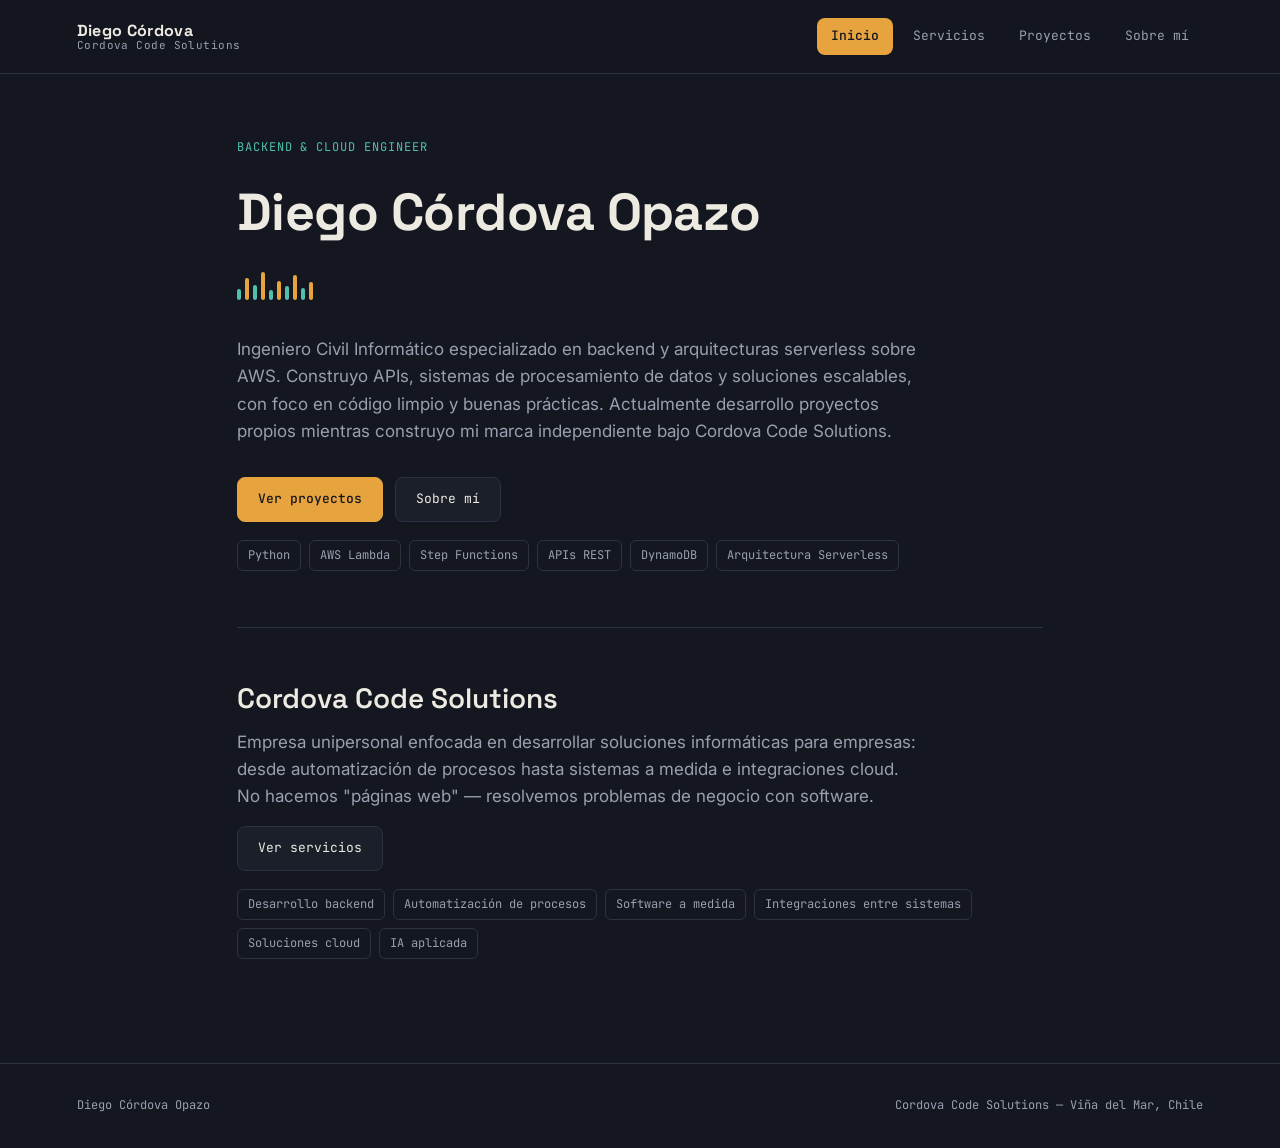
==== index.html @ dda8df7e "Initial commit for the website" ====
<!DOCTYPE html>
<html lang="es">
<head>
<meta charset="UTF-8">
<meta name="viewport" content="width=device-width, initial-scale=1.0">
<title>Diego Córdova Opazo — Cordova Code Solutions</title>
<meta name="description" content="Consultora tecnológica unipersonal especializada en backend, automatización de procesos e IA aplicada sobre AWS.">
<link rel="preconnect" href="https://fonts.googleapis.com">
<link rel="preconnect" href="https://fonts.gstatic.com" crossorigin>
<link href="https://fonts.googleapis.com/css2?family=Space+Grotesk:wght@400;500;600;700&family=Inter:wght@400;500;600&family=JetBrains+Mono:wght@400;500&display=swap" rel="stylesheet">
<link rel="stylesheet" href="assets/styles.css">
</head>
<body>

<header>
  <a class="brand" href="index.html">
    <span class="brand-main">Diego Córdova</span>
    <span class="brand-sub">Cordova Code Solutions</span>
  </a>
  <button class="nav-toggle" id="navToggle" aria-label="Abrir menú" aria-expanded="false">☰</button>
  <nav id="mainNav">
    <a href="index.html" aria-current="page">Inicio</a>
    <a href="servicios.html">Servicios</a>
    <a href="proyectos.html">Proyectos</a>
    <a href="sobre-mi.html">Sobre mí</a>
  </nav>
</header>

<main>
  <section class="page" id="inicio">
    <p class="eyebrow">Backend & Cloud Engineer</p>
    <h1>Diego Córdova Opazo</h1>
    <div class="pulse" aria-hidden="true">
      <span></span><span></span><span></span><span></span><span></span>
      <span></span><span></span><span></span><span></span><span></span>
    </div>
    <p class="lede">
      Ingeniero Civil Informático especializado en backend y arquitecturas serverless sobre AWS.
      Construyo APIs, sistemas de procesamiento de datos y soluciones escalables, con foco en código
      limpio y buenas prácticas. Actualmente desarrollo proyectos propios mientras construyo mi marca
      independiente bajo Cordova Code Solutions.
    </p>
    <div class="btn-row">
      <a class="btn primary" href="proyectos.html">Ver proyectos</a>
      <a class="btn" href="sobre-mi.html">Sobre mí</a>
    </div>
    <div class="chips">
      <span class="chip">Python</span>
      <span class="chip">AWS Lambda</span>
      <span class="chip">Step Functions</span>
      <span class="chip">APIs REST</span>
      <span class="chip">DynamoDB</span>
      <span class="chip">Arquitectura Serverless</span>
    </div>

    <div class="band">
      <h2>Cordova Code Solutions</h2>
      <p class="lede" style="margin-bottom:16px;">
        Empresa unipersonal enfocada en desarrollar soluciones informáticas para empresas: desde
        automatización de procesos hasta sistemas a medida e integraciones cloud. No hacemos
        "páginas web" — resolvemos problemas de negocio con software.
      </p>
      <div class="btn-row">
        <a class="btn" href="servicios.html">Ver servicios</a>
      </div>
      <div class="chips">
        <span class="chip">Desarrollo backend</span>
        <span class="chip">Automatización de procesos</span>
        <span class="chip">Software a medida</span>
        <span class="chip">Integraciones entre sistemas</span>
        <span class="chip">Soluciones cloud</span>
        <span class="chip">IA aplicada</span>
      </div>
    </div>
  </section>
</main>

<footer>
  <span>Diego Córdova Opazo</span>
  <span>Cordova Code Solutions — Viña del Mar, Chile</span>
</footer>

<script src="assets/script.js"></script>
</body>
</html>
---- assets/styles.css ----
:root{
  --bg:#14171F;
  --bg-alt:#1B1F2A;
  --line:#2C3242;
  --text:#EDEAE2;
  --text-dim:#98A0B0;
  --amber:#E7A33E;
  --teal:#4FBFAE;
  --teal-dim:#2C6E64;
  --radius:10px;
  --font-display:'Space Grotesk',sans-serif;
  --font-body:'Inter',sans-serif;
  --font-mono:'JetBrains Mono',monospace;
}
*{box-sizing:border-box;}
html{scroll-behavior:smooth;}
body{
  margin:0;
  background:var(--bg);
  color:var(--text);
  font-family:var(--font-body);
  line-height:1.6;
  -webkit-font-smoothing:antialiased;
}
a{color:inherit;text-decoration:none;}
::selection{background:var(--amber);color:#14171F;}

header{
  position:sticky;top:0;z-index:50;
  display:flex;align-items:center;justify-content:space-between;
  padding:18px 6vw;
  background:rgba(20,23,31,0.88);
  backdrop-filter:blur(8px);
  border-bottom:1px solid var(--line);
}
.brand{display:flex;flex-direction:column;line-height:1.1;}
.brand-main{font-size:16px;font-weight:700;letter-spacing:0.02em;font-family:var(--font-display);}
.brand-sub{font-family:var(--font-mono);font-size:11px;color:var(--text-dim);letter-spacing:0.04em;}
nav{display:flex;gap:6px;}
nav a{
  font-family:var(--font-mono);
  font-size:13px;
  background:none;border:none;color:var(--text-dim);
  padding:8px 14px;border-radius:8px;cursor:pointer;
  transition:color .2s ease, background .2s ease;
  display:inline-block;
}
nav a:hover{color:var(--text);background:var(--bg-alt);}
nav a[aria-current="page"]{color:var(--bg);background:var(--amber);font-weight:500;}
nav a:focus-visible, .brand:focus-visible, .btn:focus-visible{
  outline:2px solid var(--teal);outline-offset:2px;
}
.nav-toggle{display:none;background:none;border:1px solid var(--line);color:var(--text);border-radius:8px;padding:6px 10px;font-size:16px;cursor:pointer;}

main{max-width:960px;margin:0 auto;padding:0 6vw;}
section.page{padding:64px 0 96px;animation:fadeIn .5s ease;}
@keyframes fadeIn{from{opacity:0;transform:translateY(6px);}to{opacity:1;transform:translateY(0);}}
@media (prefers-reduced-motion:reduce){
  section.page{animation:none;}
  html{scroll-behavior:auto;}
}

.eyebrow{
  font-family:var(--font-mono);font-size:12px;color:var(--teal);
  letter-spacing:0.08em;text-transform:uppercase;margin:0 0 14px;
}
h1{
  font-family:var(--font-display);font-size:clamp(32px,5vw,52px);
  font-weight:700;margin:0 0 18px;letter-spacing:-0.01em;
}
h2{
  font-family:var(--font-display);font-size:clamp(22px,3vw,28px);
  font-weight:600;margin:0 0 8px;
}
.lede{font-size:17px;color:var(--text-dim);max-width:62ch;margin:0 0 32px;}

.pulse{display:flex;align-items:flex-end;gap:4px;height:28px;margin:0 0 36px;}
.pulse span{
  width:4px;border-radius:2px;
  background:var(--amber);
  animation:pulse 1.4s ease-in-out infinite;
}
.pulse span:nth-child(odd){background:var(--teal);}
.pulse span:nth-child(1){height:40%;animation-delay:0s;}
.pulse span:nth-child(2){height:80%;animation-delay:.1s;}
.pulse span:nth-child(3){height:55%;animation-delay:.2s;}
.pulse span:nth-child(4){height:100%;animation-delay:.3s;}
.pulse span:nth-child(5){height:35%;animation-delay:.4s;}
.pulse span:nth-child(6){height:70%;animation-delay:.5s;}
.pulse span:nth-child(7){height:50%;animation-delay:.6s;}
.pulse span:nth-child(8){height:90%;animation-delay:.7s;}
.pulse span:nth-child(9){height:45%;animation-delay:.8s;}
.pulse span:nth-child(10){height:65%;animation-delay:.9s;}
@keyframes pulse{0%,100%{transform:scaleY(0.4);}50%{transform:scaleY(1);}}
@media (prefers-reduced-motion:reduce){
  .pulse span{animation:none;}
}

.btn-row{display:flex;gap:12px;flex-wrap:wrap;margin-bottom:8px;}
.btn{
  font-family:var(--font-mono);font-size:13px;
  padding:11px 20px;border-radius:8px;cursor:pointer;border:1px solid var(--line);
  background:var(--bg-alt);color:var(--text);
  transition:border-color .2s ease, transform .15s ease;
  display:inline-block;
}
.btn:hover{border-color:var(--amber);transform:translateY(-1px);}
.btn.primary{background:var(--amber);color:#14171F;border-color:var(--amber);font-weight:500;}
.btn.primary:hover{border-color:var(--teal);}

.chips{display:flex;flex-wrap:wrap;gap:8px;margin:18px 0 8px;}
.chip{
  font-family:var(--font-mono);font-size:12px;color:var(--text-dim);
  border:1px solid var(--line);border-radius:6px;padding:5px 10px;
}

.band{
  margin-top:56px;padding-top:48px;border-top:1px solid var(--line);
}
.cards{display:grid;grid-template-columns:repeat(auto-fit,minmax(260px,1fr));gap:20px;margin-top:24px;}
.card{
  background:var(--bg-alt);border:1px solid var(--line);border-radius:var(--radius);
  padding:24px;
}
.card h3{font-family:var(--font-display);font-size:18px;margin:0 0 8px;}
.card p{color:var(--text-dim);font-size:14px;margin:0 0 14px;}
.status{
  display:inline-block;font-family:var(--font-mono);font-size:11px;
  color:var(--teal);border:1px solid var(--teal-dim);border-radius:20px;
  padding:3px 10px;margin-bottom:12px;letter-spacing:0.03em;
}

.tl-item{
  position:relative;padding:0 0 36px 28px;border-left:1px solid var(--line);
}
.tl-item:last-child{padding-bottom:0;}
.tl-item::before{
  content:'';position:absolute;left:-5px;top:4px;width:9px;height:9px;
  border-radius:50%;background:var(--amber);
}
.tl-role{font-family:var(--font-display);font-size:18px;font-weight:600;margin:0;}
.tl-org{font-family:var(--font-mono);font-size:13px;color:var(--teal);margin:2px 0 4px;}
.tl-date{font-family:var(--font-mono);font-size:12px;color:var(--text-dim);margin:0 0 12px;}
.tl-item ul{margin:10px 0;padding-left:20px;color:var(--text-dim);font-size:14px;}
.tl-item li{margin-bottom:4px;}

.stack-group{margin-bottom:20px;}
.stack-group h4{font-family:var(--font-mono);font-size:12px;color:var(--text-dim);text-transform:uppercase;letter-spacing:0.06em;margin:0 0 10px;}

.hobby-grid{display:grid;grid-template-columns:repeat(auto-fit,minmax(220px,1fr));gap:16px;margin-top:20px;}
.hobby{
  background:var(--bg-alt);border:1px solid var(--line);border-radius:var(--radius);
  padding:20px;display:flex;gap:14px;align-items:flex-start;
}
.hobby-mark{
  width:8px;height:8px;border-radius:50%;margin-top:6px;flex-shrink:0;
  background:var(--amber);
}
.hobby:nth-child(even) .hobby-mark{background:var(--teal);}
.hobby h4{font-family:var(--font-display);font-size:15px;margin:0 0 4px;}
.hobby p{font-size:13px;color:var(--text-dim);margin:0;}

.service{
  background:var(--bg-alt);border:1px solid var(--line);border-radius:var(--radius);
  padding:24px;
}
.service h3{font-family:var(--font-display);font-size:17px;margin:0 0 8px;display:flex;align-items:baseline;gap:8px;}
.service .num{font-family:var(--font-mono);color:var(--amber);font-size:13px;}
.service p{color:var(--text-dim);font-size:14px;margin:0;}
.service.entry{border-color:var(--teal-dim);}

footer{
  border-top:1px solid var(--line);padding:32px 6vw;
  font-family:var(--font-mono);font-size:12px;color:var(--text-dim);
  display:flex;justify-content:space-between;flex-wrap:wrap;gap:8px;
}

@media (max-width:640px){
  header{padding:16px 5vw;}
  nav{
    position:absolute;top:100%;left:0;right:0;
    flex-direction:column;background:var(--bg-alt);
    border-bottom:1px solid var(--line);
    padding:8px;display:none;
  }
  nav.open{display:flex;}
  .nav-toggle{display:block;}
  section.page{padding:44px 0 64px;}
}
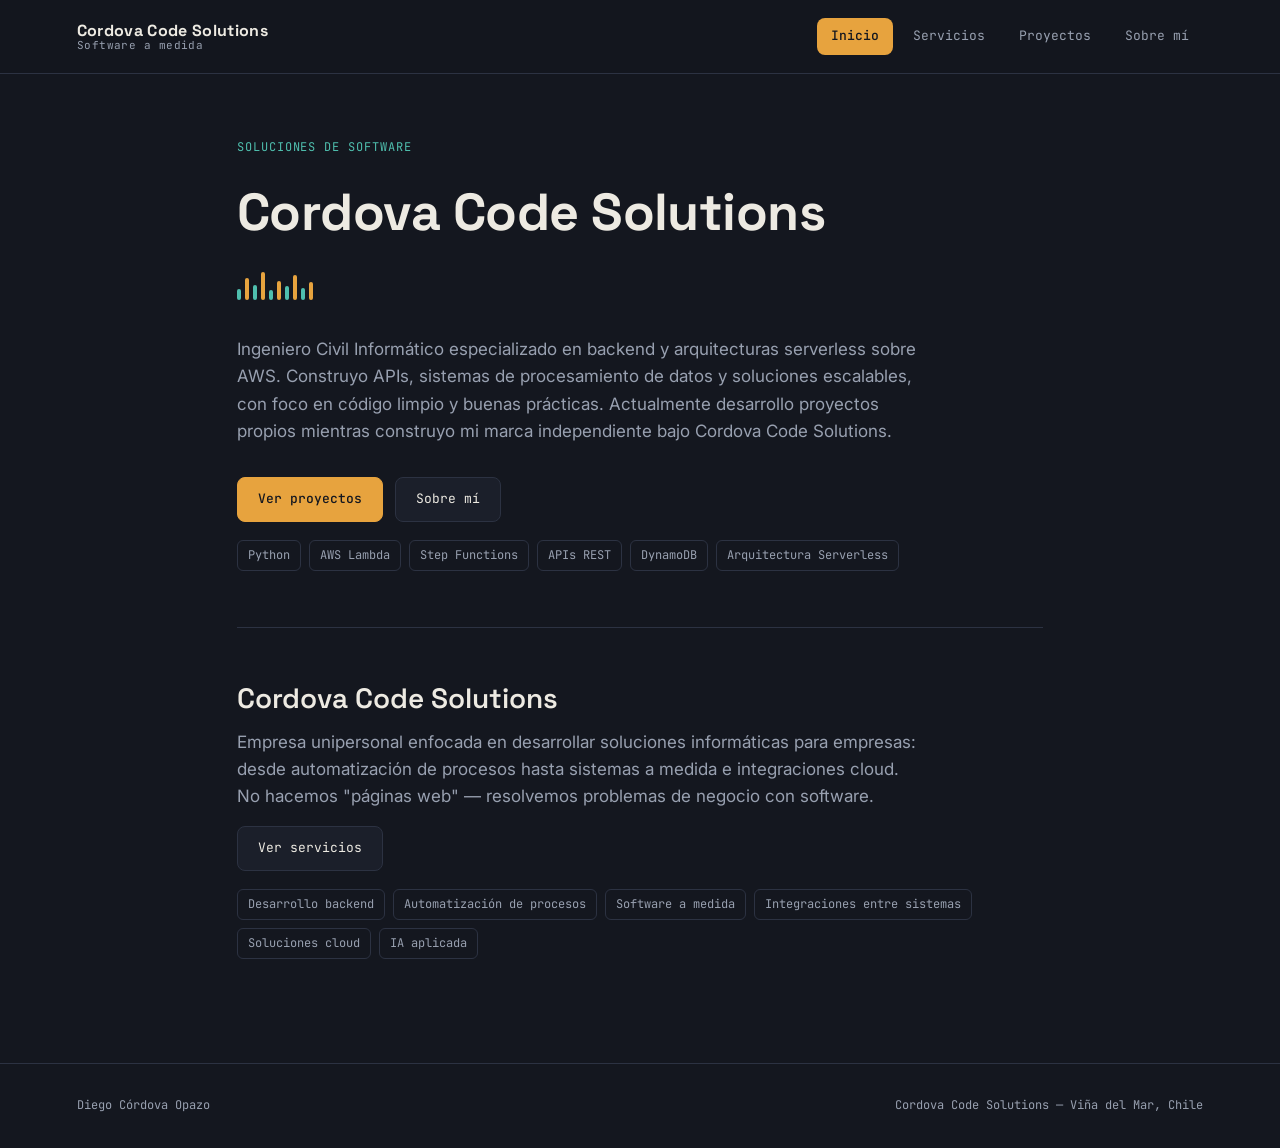
==== commit bb81959c: "Reposition brand focus to Cordova Code Solutions - Change header brand from 'Diego Córdova' to 'Cord" ====
--- a/index.html
+++ b/index.html
@@ -3,7 +3,7 @@
 <head>
 <meta charset="UTF-8">
 <meta name="viewport" content="width=device-width, initial-scale=1.0">
-<title>Diego Córdova Opazo — Cordova Code Solutions</title>
+<title>Cordova Code Solutions — Software de calidad</title>
 <meta name="description" content="Consultora tecnológica unipersonal especializada en backend, automatización de procesos e IA aplicada sobre AWS.">
 <link rel="preconnect" href="https://fonts.googleapis.com">
 <link rel="preconnect" href="https://fonts.gstatic.com" crossorigin>
@@ -14,8 +14,8 @@
 
 <header>
   <a class="brand" href="index.html">
-    <span class="brand-main">Diego Córdova</span>
-    <span class="brand-sub">Cordova Code Solutions</span>
+    <span class="brand-main">Cordova Code Solutions</span>
+    <span class="brand-sub">Software a medida</span>
   </a>
   <button class="nav-toggle" id="navToggle" aria-label="Abrir menú" aria-expanded="false">☰</button>
   <nav id="mainNav">
@@ -28,8 +28,8 @@
 
 <main>
   <section class="page" id="inicio">
-    <p class="eyebrow">Backend & Cloud Engineer</p>
-    <h1>Diego Córdova Opazo</h1>
+    <p class="eyebrow">Soluciones de software</p>
+    <h1>Cordova Code Solutions</h1>
     <div class="pulse" aria-hidden="true">
       <span></span><span></span><span></span><span></span><span></span>
       <span></span><span></span><span></span><span></span><span></span>
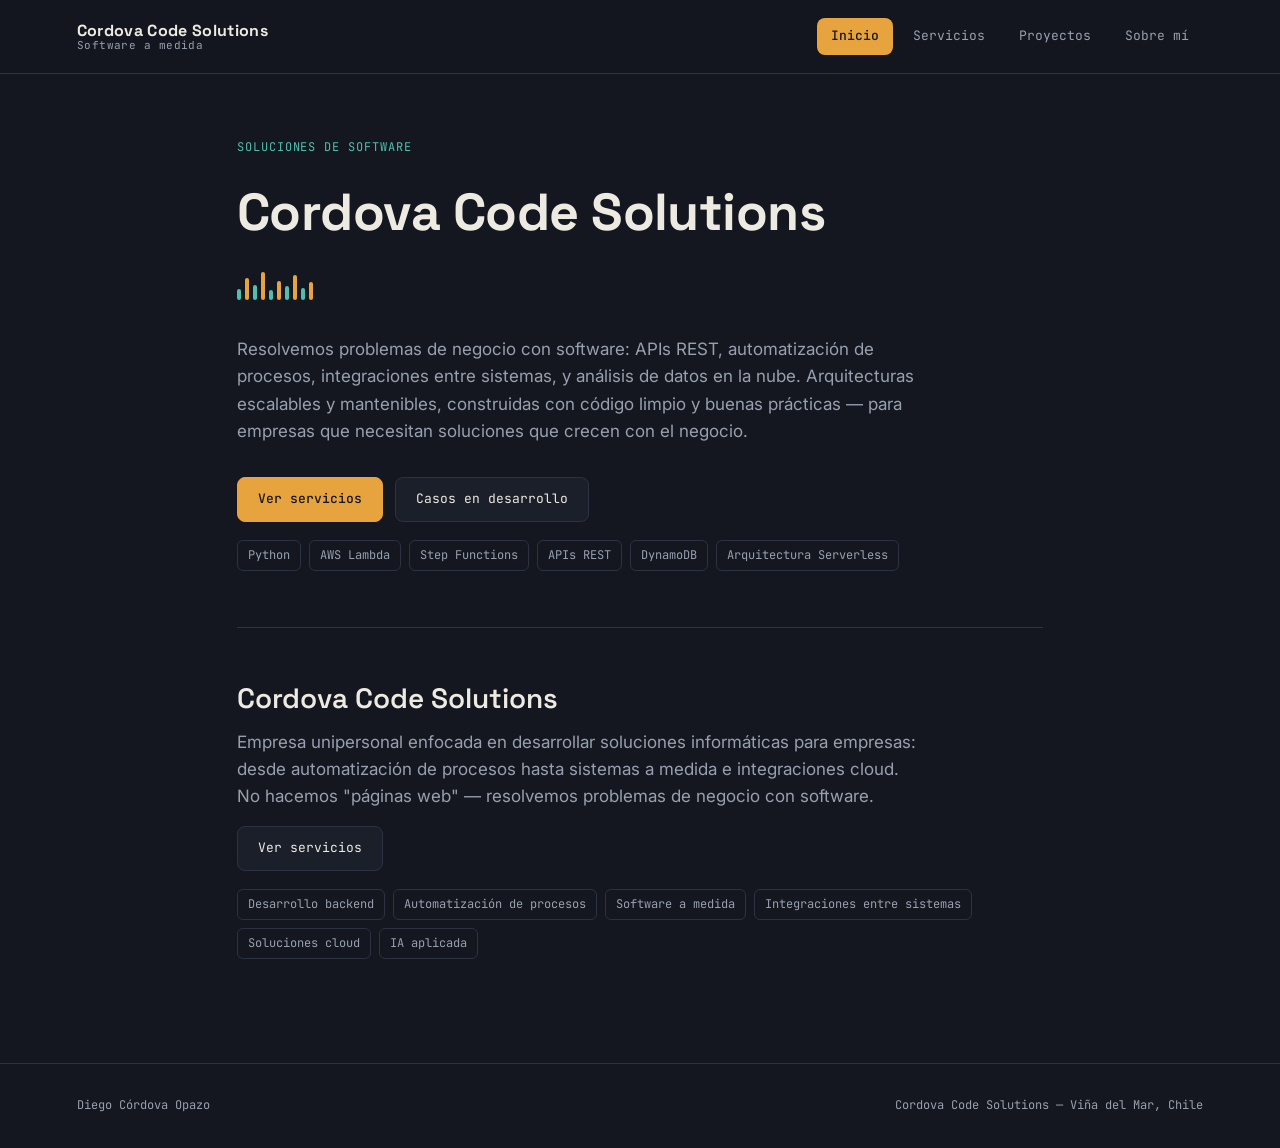
==== commit 42dc69f0: "Refocus index to business solutions, not personal brand - Rewrite lede to emphasize business problem" ====
--- a/index.html
+++ b/index.html
@@ -4,7 +4,7 @@
 <meta charset="UTF-8">
 <meta name="viewport" content="width=device-width, initial-scale=1.0">
 <title>Cordova Code Solutions — Software de calidad</title>
-<meta name="description" content="Consultora tecnológica unipersonal especializada en backend, automatización de procesos e IA aplicada sobre AWS.">
+<meta name="description" content="Soluciones de software para empresas: APIs REST, automatización de procesos, integraciones cloud, análisis de datos. Arquitectura escalable y código de calidad.">
 <link rel="preconnect" href="https://fonts.googleapis.com">
 <link rel="preconnect" href="https://fonts.gstatic.com" crossorigin>
 <link href="https://fonts.googleapis.com/css2?family=Space+Grotesk:wght@400;500;600;700&family=Inter:wght@400;500;600&family=JetBrains+Mono:wght@400;500&display=swap" rel="stylesheet">
@@ -35,14 +35,14 @@
       <span></span><span></span><span></span><span></span><span></span>
     </div>
     <p class="lede">
-      Ingeniero Civil Informático especializado en backend y arquitecturas serverless sobre AWS.
-      Construyo APIs, sistemas de procesamiento de datos y soluciones escalables, con foco en código
-      limpio y buenas prácticas. Actualmente desarrollo proyectos propios mientras construyo mi marca
-      independiente bajo Cordova Code Solutions.
+      Resolvemos problemas de negocio con software: APIs REST, automatización de procesos,
+      integraciones entre sistemas, y análisis de datos en la nube. Arquitecturas escalables y
+      mantenibles, construidas con código limpio y buenas prácticas — para empresas que necesitan
+      soluciones que crecen con el negocio.
     </p>
     <div class="btn-row">
-      <a class="btn primary" href="proyectos.html">Ver proyectos</a>
-      <a class="btn" href="sobre-mi.html">Sobre mí</a>
+      <a class="btn primary" href="servicios.html">Ver servicios</a>
+      <a class="btn" href="proyectos.html">Casos en desarrollo</a>
     </div>
     <div class="chips">
       <span class="chip">Python</span>
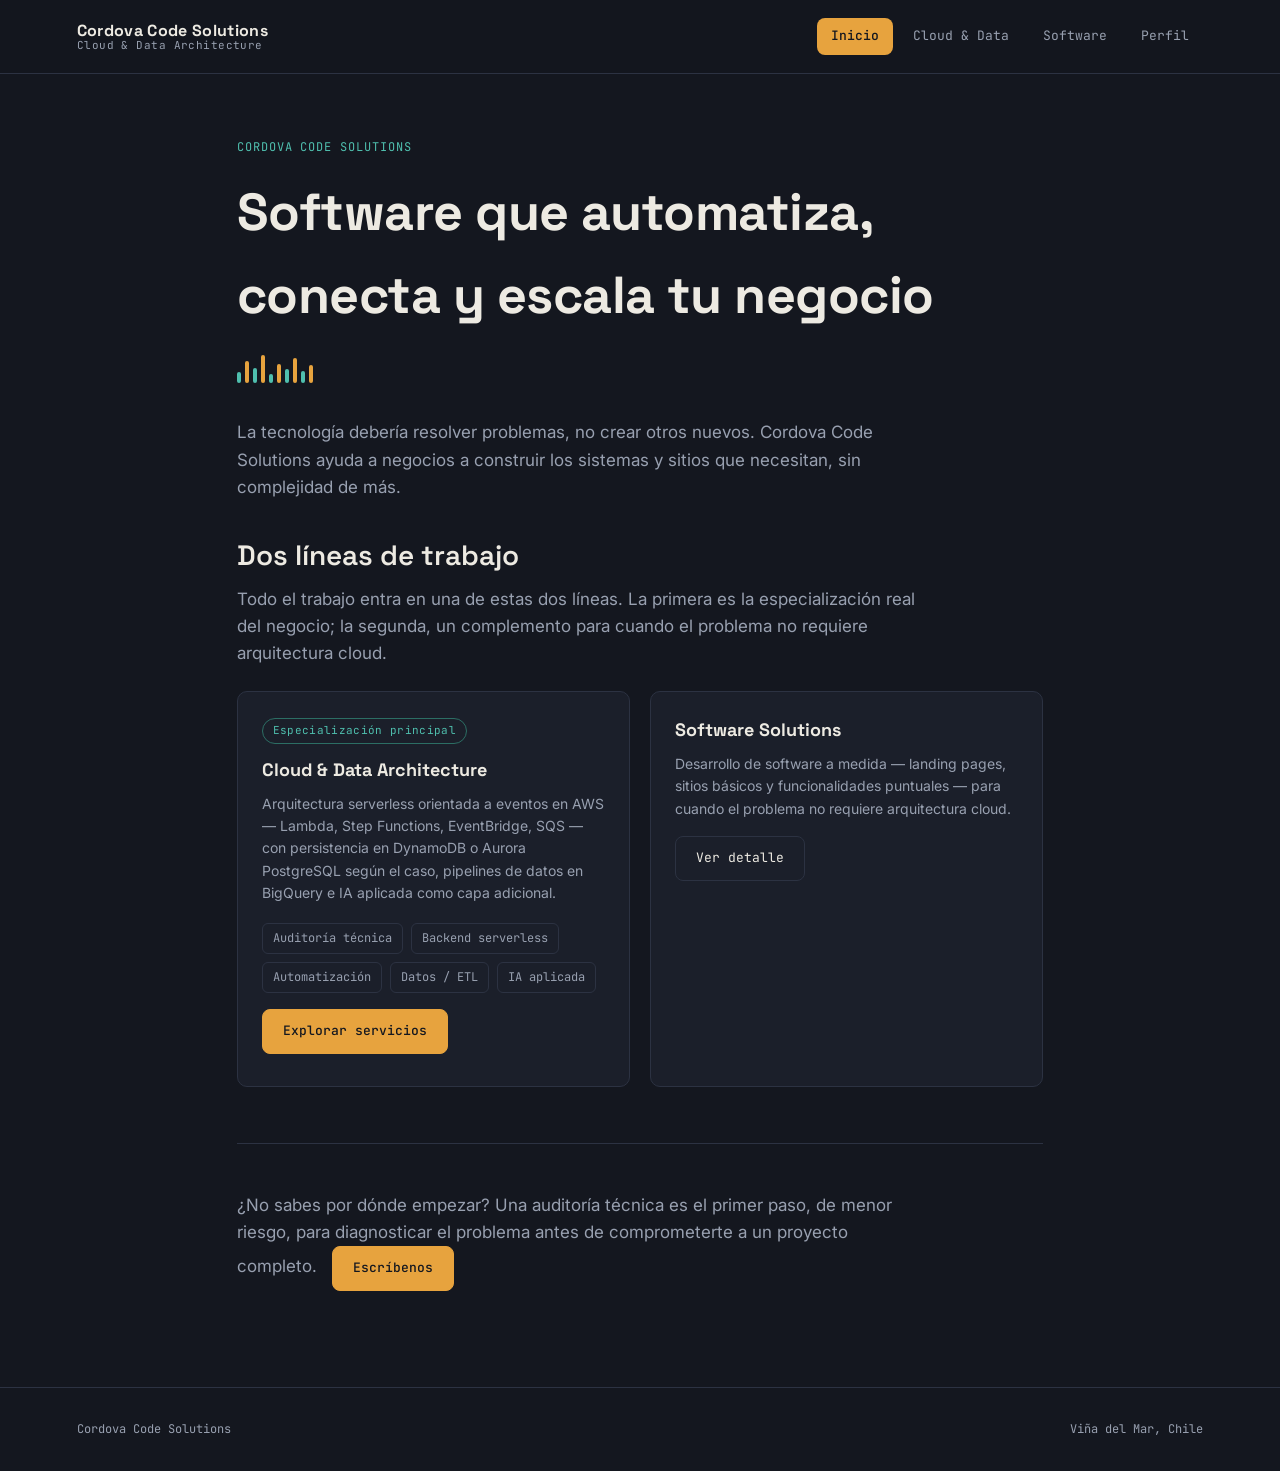
==== commit 32519859: "Split servicios into cloud/software lines, drop solo-founder framing, add depth Restructures the sit" ====
--- a/index.html
+++ b/index.html
@@ -3,8 +3,15 @@
 <head>
 <meta charset="UTF-8">
 <meta name="viewport" content="width=device-width, initial-scale=1.0">
-<title>Cordova Code Solutions — Software de calidad</title>
-<meta name="description" content="Soluciones de software para empresas: APIs REST, automatización de procesos, integraciones cloud, análisis de datos. Arquitectura escalable y código de calidad.">
+<title>Cordova Code Solutions — Software y arquitectura para tu negocio</title>
+<meta name="description" content="Automatización de procesos, integración de sistemas y arquitectura serverless en AWS, más sitios y funcionalidades a medida.">
+<link rel="icon" type="image/svg+xml" href="assets/favicon.svg">
+<meta property="og:type" content="website">
+<meta property="og:url" content="https://cordovacodes.com/">
+<meta property="og:title" content="Cordova Code Solutions — Software y arquitectura para tu negocio">
+<meta property="og:description" content="Automatización de procesos, integración de sistemas y arquitectura serverless en AWS, más sitios y funcionalidades a medida.">
+<meta property="og:image" content="https://cordovacodes.com/assets/og-image.svg">
+<meta property="og:image:type" content="image/svg+xml">
 <link rel="preconnect" href="https://fonts.googleapis.com">
 <link rel="preconnect" href="https://fonts.gstatic.com" crossorigin>
 <link href="https://fonts.googleapis.com/css2?family=Space+Grotesk:wght@400;500;600;700&family=Inter:wght@400;500;600&family=JetBrains+Mono:wght@400;500&display=swap" rel="stylesheet">
@@ -15,69 +22,83 @@
 <header>
   <a class="brand" href="index.html">
     <span class="brand-main">Cordova Code Solutions</span>
-    <span class="brand-sub">Software a medida</span>
+    <span class="brand-sub">Cloud &amp; Data Architecture</span>
   </a>
   <button class="nav-toggle" id="navToggle" aria-label="Abrir menú" aria-expanded="false">☰</button>
   <nav id="mainNav">
     <a href="index.html" aria-current="page">Inicio</a>
-    <a href="servicios.html">Servicios</a>
-    <a href="proyectos.html">Proyectos</a>
-    <a href="sobre-mi.html">Sobre mí</a>
+    <a href="cloud.html">Cloud &amp; Data</a>
+    <a href="software.html">Software</a>
+    <a href="perfil.html">Perfil</a>
   </nav>
 </header>
 
 <main>
   <section class="page" id="inicio">
-    <p class="eyebrow">Soluciones de software</p>
-    <h1>Cordova Code Solutions</h1>
+    <p class="eyebrow">Cordova Code Solutions</p>
+    <h1>Software que automatiza, conecta y escala tu negocio</h1>
     <div class="pulse" aria-hidden="true">
       <span></span><span></span><span></span><span></span><span></span>
       <span></span><span></span><span></span><span></span><span></span>
     </div>
     <p class="lede">
-      Resolvemos problemas de negocio con software: APIs REST, automatización de procesos,
-      integraciones entre sistemas, y análisis de datos en la nube. Arquitecturas escalables y
-      mantenibles, construidas con código limpio y buenas prácticas — para empresas que necesitan
-      soluciones que crecen con el negocio.
+      La tecnología debería resolver problemas, no crear otros nuevos. Cordova Code Solutions
+      ayuda a negocios a construir los sistemas y sitios que necesitan, sin complejidad de más.
     </p>
-    <div class="btn-row">
-      <a class="btn primary" href="servicios.html">Ver servicios</a>
-      <a class="btn" href="proyectos.html">Casos en desarrollo</a>
-    </div>
-    <div class="chips">
-      <span class="chip">Python</span>
-      <span class="chip">AWS Lambda</span>
-      <span class="chip">Step Functions</span>
-      <span class="chip">APIs REST</span>
-      <span class="chip">DynamoDB</span>
-      <span class="chip">Arquitectura Serverless</span>
+
+    <div class="band" style="margin-top:0;padding-top:0;border-top:none;">
+      <h2>Dos líneas de trabajo</h2>
+      <p class="lede" style="margin-bottom:24px;">
+        Todo el trabajo entra en una de estas dos líneas. La primera es la especialización real del
+        negocio; la segunda, un complemento para cuando el problema no requiere arquitectura cloud.
+      </p>
+      <div class="cards">
+        <div class="card">
+          <span class="status">Especialización principal</span>
+          <h3>Cloud &amp; Data Architecture</h3>
+          <p>
+            Arquitectura serverless orientada a eventos en AWS — Lambda, Step Functions,
+            EventBridge, SQS — con persistencia en DynamoDB o Aurora PostgreSQL según el caso,
+            pipelines de datos en BigQuery e IA aplicada como capa adicional.
+          </p>
+          <div class="chips">
+            <span class="chip">Auditoría técnica</span>
+            <span class="chip">Backend serverless</span>
+            <span class="chip">Automatización</span>
+            <span class="chip">Datos / ETL</span>
+            <span class="chip">IA aplicada</span>
+          </div>
+          <div class="btn-row" style="margin-top:16px;">
+            <a class="btn primary" href="cloud.html">Explorar servicios</a>
+          </div>
+        </div>
+
+        <div class="card">
+          <h3>Software Solutions</h3>
+          <p>
+            Desarrollo de software a medida — landing pages, sitios básicos y funcionalidades
+            puntuales — para cuando el problema no requiere arquitectura cloud.
+          </p>
+          <div class="btn-row" style="margin-top:16px;">
+            <a class="btn" href="software.html">Ver detalle</a>
+          </div>
+        </div>
+      </div>
     </div>
 
     <div class="band">
-      <h2>Cordova Code Solutions</h2>
-      <p class="lede" style="margin-bottom:16px;">
-        Empresa unipersonal enfocada en desarrollar soluciones informáticas para empresas: desde
-        automatización de procesos hasta sistemas a medida e integraciones cloud. No hacemos
-        "páginas web" — resolvemos problemas de negocio con software.
+      <p class="lede" style="margin-bottom:0;">
+        ¿No sabes por dónde empezar? Una auditoría técnica es el primer paso, de menor riesgo, para
+        diagnosticar el problema antes de comprometerte a un proyecto completo.
+        <a class="btn primary" href="mailto:diego@cordovacodes.com" style="margin-left:10px;">Escríbenos</a>
       </p>
-      <div class="btn-row">
-        <a class="btn" href="servicios.html">Ver servicios</a>
-      </div>
-      <div class="chips">
-        <span class="chip">Desarrollo backend</span>
-        <span class="chip">Automatización de procesos</span>
-        <span class="chip">Software a medida</span>
-        <span class="chip">Integraciones entre sistemas</span>
-        <span class="chip">Soluciones cloud</span>
-        <span class="chip">IA aplicada</span>
-      </div>
     </div>
   </section>
 </main>
 
 <footer>
-  <span>Diego Córdova Opazo</span>
-  <span>Cordova Code Solutions — Viña del Mar, Chile</span>
+  <span>Cordova Code Solutions</span>
+  <span>Viña del Mar, Chile</span>
 </footer>
 
 <script src="assets/script.js"></script>
--- a/assets/styles.css
+++ b/assets/styles.css
@@ -23,6 +23,8 @@
   -webkit-font-smoothing:antialiased;
 }
 a{color:inherit;text-decoration:none;}
+.text-link{color:var(--teal);text-decoration:underline;text-underline-offset:2px;}
+.text-link:hover{color:var(--amber);}
 ::selection{background:var(--amber);color:#14171F;}
 
 header{
@@ -130,20 +132,6 @@
   padding:3px 10px;margin-bottom:12px;letter-spacing:0.03em;
 }
 
-.tl-item{
-  position:relative;padding:0 0 36px 28px;border-left:1px solid var(--line);
-}
-.tl-item:last-child{padding-bottom:0;}
-.tl-item::before{
-  content:'';position:absolute;left:-5px;top:4px;width:9px;height:9px;
-  border-radius:50%;background:var(--amber);
-}
-.tl-role{font-family:var(--font-display);font-size:18px;font-weight:600;margin:0;}
-.tl-org{font-family:var(--font-mono);font-size:13px;color:var(--teal);margin:2px 0 4px;}
-.tl-date{font-family:var(--font-mono);font-size:12px;color:var(--text-dim);margin:0 0 12px;}
-.tl-item ul{margin:10px 0;padding-left:20px;color:var(--text-dim);font-size:14px;}
-.tl-item li{margin-bottom:4px;}
-
 .stack-group{margin-bottom:20px;}
 .stack-group h4{font-family:var(--font-mono);font-size:12px;color:var(--text-dim);text-transform:uppercase;letter-spacing:0.06em;margin:0 0 10px;}
 
@@ -164,10 +152,28 @@
   background:var(--bg-alt);border:1px solid var(--line);border-radius:var(--radius);
   padding:24px;
 }
-.service h3{font-family:var(--font-display);font-size:17px;margin:0 0 8px;display:flex;align-items:baseline;gap:8px;}
+.service h3{font-family:var(--font-display);font-size:17px;margin:0 0 8px;display:flex;align-items:center;gap:8px;}
 .service .num{font-family:var(--font-mono);color:var(--amber);font-size:13px;}
 .service p{color:var(--text-dim);font-size:14px;margin:0;}
 .service.entry{border-color:var(--teal-dim);}
+.icon{width:18px;height:18px;flex-shrink:0;color:var(--teal);}
+
+.mermaid{
+  display:flex;justify-content:center;
+  background:var(--bg-alt);border:1px solid var(--line);border-radius:var(--radius);
+  padding:24px;overflow-x:auto;
+}
+
+details{border-bottom:1px solid var(--line);padding:14px 0;}
+details:first-of-type{border-top:1px solid var(--line);}
+details summary{
+  font-family:var(--font-display);font-size:15px;font-weight:600;
+  cursor:pointer;list-style:none;display:flex;align-items:center;justify-content:space-between;gap:12px;
+}
+details summary::-webkit-details-marker{display:none;}
+details summary::after{content:'+';font-family:var(--font-mono);color:var(--teal);font-size:18px;flex-shrink:0;}
+details[open] summary::after{content:'\2013';}
+details p{color:var(--text-dim);font-size:14px;margin:10px 0 0;}
 
 footer{
   border-top:1px solid var(--line);padding:32px 6vw;
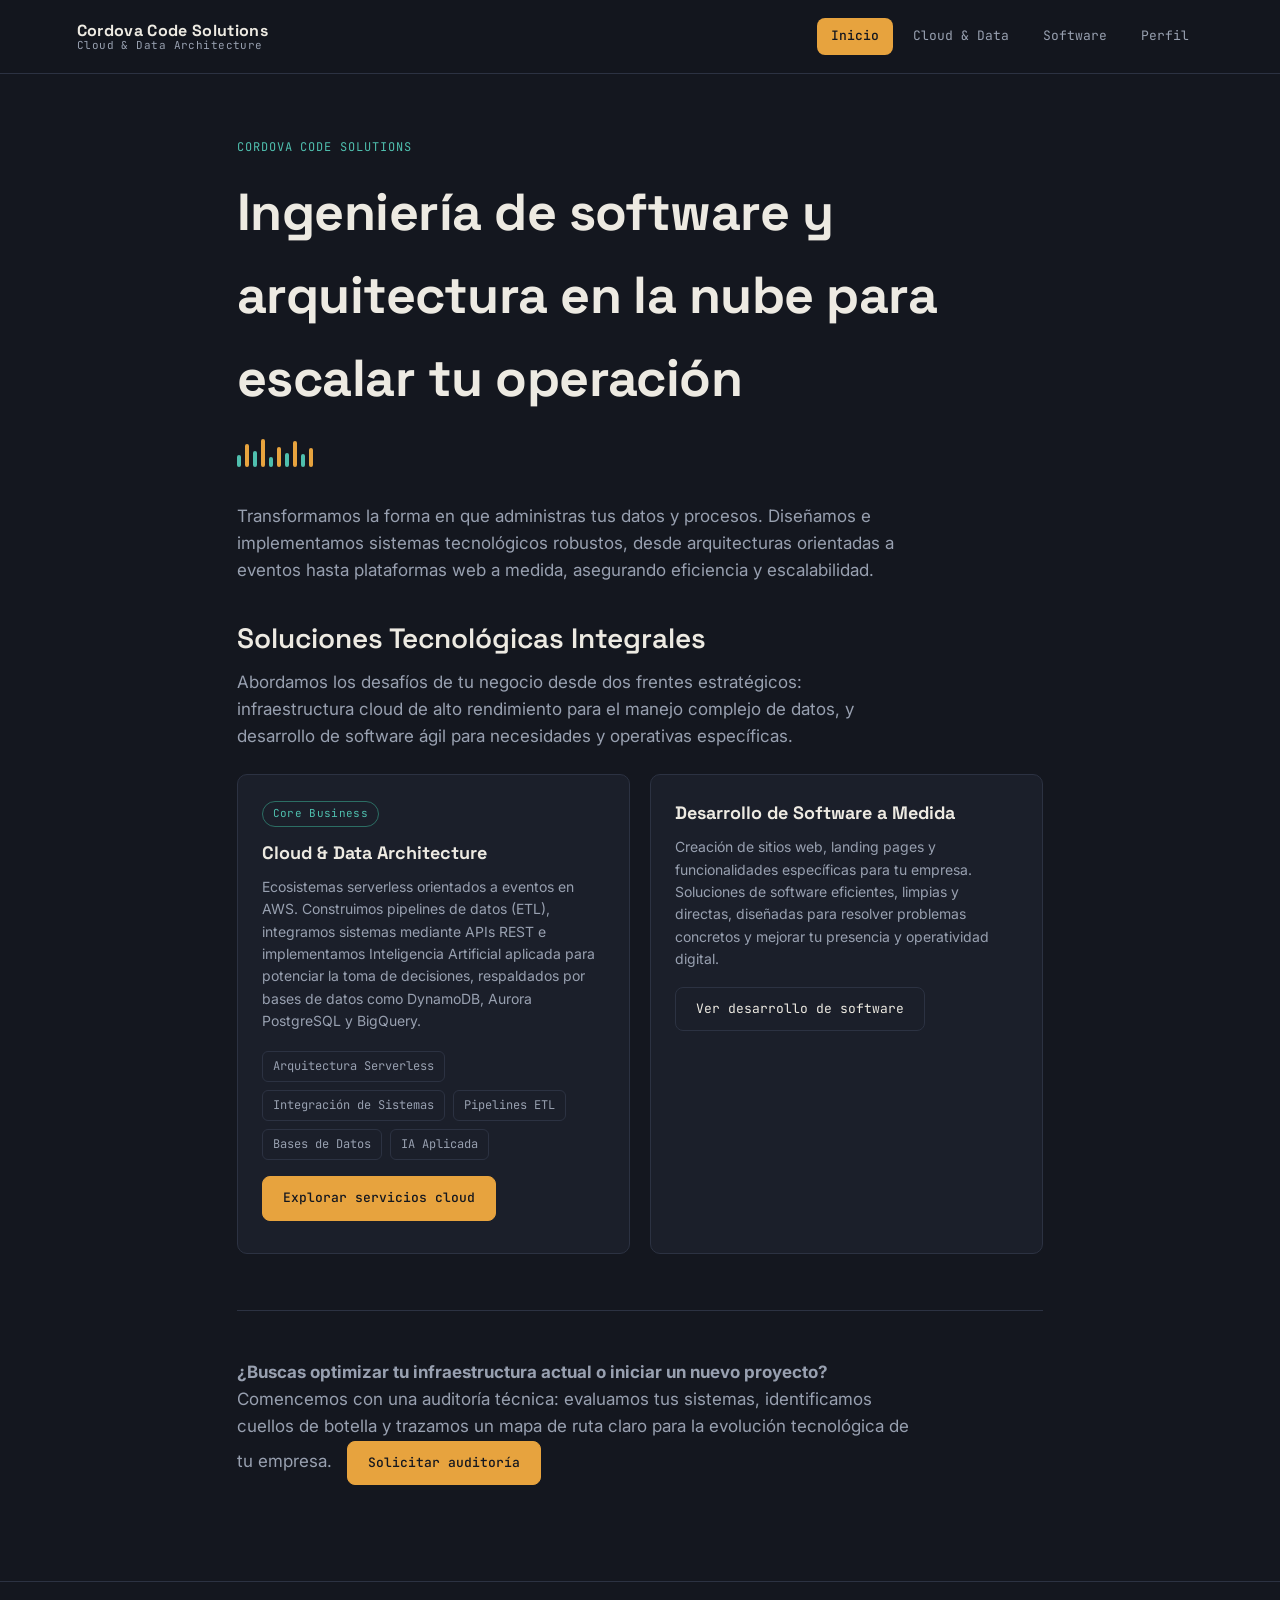
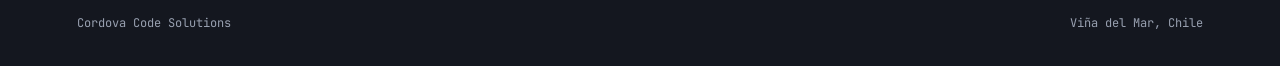
==== commit 853a1d2e: "Mejorando el index y ganchos comerciales" ====
--- a/index.html
+++ b/index.html
@@ -3,13 +3,13 @@
 <head>
 <meta charset="UTF-8">
 <meta name="viewport" content="width=device-width, initial-scale=1.0">
-<title>Cordova Code Solutions — Software y arquitectura para tu negocio</title>
-<meta name="description" content="Automatización de procesos, integración de sistemas y arquitectura serverless en AWS, más sitios y funcionalidades a medida.">
+<title>Cordova Code Solutions — Arquitectura Cloud y Software a Medida</title>
+<meta name="description" content="Diseño de arquitectura serverless en AWS, automatización de procesos, pipelines de datos y desarrollo de software a medida para escalar tu negocio.">
 <link rel="icon" type="image/svg+xml" href="assets/favicon.svg">
 <meta property="og:type" content="website">
 <meta property="og:url" content="https://cordovacodes.com/">
-<meta property="og:title" content="Cordova Code Solutions — Software y arquitectura para tu negocio">
-<meta property="og:description" content="Automatización de procesos, integración de sistemas y arquitectura serverless en AWS, más sitios y funcionalidades a medida.">
+<meta property="og:title" content="Cordova Code Solutions — Arquitectura Cloud y Software a Medida">
+<meta property="og:description" content="Diseño de arquitectura serverless en AWS, automatización de procesos, pipelines de datos y desarrollo de software a medida para escalar tu negocio.">
 <meta property="og:image" content="https://cordovacodes.com/assets/og-image.svg">
 <meta property="og:image:type" content="image/svg+xml">
 <link rel="preconnect" href="https://fonts.googleapis.com">
@@ -36,51 +36,46 @@
 <main>
   <section class="page" id="inicio">
     <p class="eyebrow">Cordova Code Solutions</p>
-    <h1>Software que automatiza, conecta y escala tu negocio</h1>
+    <h1>Ingeniería de software y arquitectura en la nube para escalar tu operación</h1>
     <div class="pulse" aria-hidden="true">
       <span></span><span></span><span></span><span></span><span></span>
       <span></span><span></span><span></span><span></span><span></span>
     </div>
     <p class="lede">
-      La tecnología debería resolver problemas, no crear otros nuevos. Cordova Code Solutions
-      ayuda a negocios a construir los sistemas y sitios que necesitan, sin complejidad de más.
+      Transformamos la forma en que administras tus datos y procesos. Diseñamos e implementamos sistemas tecnológicos robustos, desde arquitecturas orientadas a eventos hasta plataformas web a medida, asegurando eficiencia y escalabilidad.
     </p>
 
     <div class="band" style="margin-top:0;padding-top:0;border-top:none;">
-      <h2>Dos líneas de trabajo</h2>
+      <h2>Soluciones Tecnológicas Integrales</h2>
       <p class="lede" style="margin-bottom:24px;">
-        Todo el trabajo entra en una de estas dos líneas. La primera es la especialización real del
-        negocio; la segunda, un complemento para cuando el problema no requiere arquitectura cloud.
+        Abordamos los desafíos de tu negocio desde dos frentes estratégicos: infraestructura cloud de alto rendimiento para el manejo complejo de datos, y desarrollo de software ágil para necesidades y operativas específicas.
       </p>
       <div class="cards">
         <div class="card">
-          <span class="status">Especialización principal</span>
+          <span class="status">Core Business</span>
           <h3>Cloud &amp; Data Architecture</h3>
           <p>
-            Arquitectura serverless orientada a eventos en AWS — Lambda, Step Functions,
-            EventBridge, SQS — con persistencia en DynamoDB o Aurora PostgreSQL según el caso,
-            pipelines de datos en BigQuery e IA aplicada como capa adicional.
+            Ecosistemas serverless orientados a eventos en AWS. Construimos pipelines de datos (ETL), integramos sistemas mediante APIs REST e implementamos Inteligencia Artificial aplicada para potenciar la toma de decisiones, respaldados por bases de datos como DynamoDB, Aurora PostgreSQL y BigQuery.
           </p>
           <div class="chips">
-            <span class="chip">Auditoría técnica</span>
-            <span class="chip">Backend serverless</span>
-            <span class="chip">Automatización</span>
-            <span class="chip">Datos / ETL</span>
-            <span class="chip">IA aplicada</span>
+            <span class="chip">Arquitectura Serverless</span>
+            <span class="chip">Integración de Sistemas</span>
+            <span class="chip">Pipelines ETL</span>
+            <span class="chip">Bases de Datos</span>
+            <span class="chip">IA Aplicada</span>
           </div>
           <div class="btn-row" style="margin-top:16px;">
-            <a class="btn primary" href="cloud.html">Explorar servicios</a>
+            <a class="btn primary" href="cloud.html">Explorar servicios cloud</a>
           </div>
         </div>
 
         <div class="card">
-          <h3>Software Solutions</h3>
+          <h3>Desarrollo de Software a Medida</h3>
           <p>
-            Desarrollo de software a medida — landing pages, sitios básicos y funcionalidades
-            puntuales — para cuando el problema no requiere arquitectura cloud.
+            Creación de sitios web, landing pages y funcionalidades específicas para tu empresa. Soluciones de software eficientes, limpias y directas, diseñadas para resolver problemas concretos y mejorar tu presencia y operatividad digital.
           </p>
           <div class="btn-row" style="margin-top:16px;">
-            <a class="btn" href="software.html">Ver detalle</a>
+            <a class="btn" href="software.html">Ver desarrollo de software</a>
           </div>
         </div>
       </div>
@@ -88,9 +83,9 @@
 
     <div class="band">
       <p class="lede" style="margin-bottom:0;">
-        ¿No sabes por dónde empezar? Una auditoría técnica es el primer paso, de menor riesgo, para
-        diagnosticar el problema antes de comprometerte a un proyecto completo.
-        <a class="btn primary" href="mailto:diego@cordovacodes.com" style="margin-left:10px;">Escríbenos</a>
+        <strong>¿Buscas optimizar tu infraestructura actual o iniciar un nuevo proyecto?</strong><br>
+        Comencemos con una auditoría técnica: evaluamos tus sistemas, identificamos cuellos de botella y trazamos un mapa de ruta claro para la evolución tecnológica de tu empresa.
+        <a class="btn primary" href="mailto:diego@cordovacodes.com" style="margin-left:10px;">Solicitar auditoría</a>
       </p>
     </div>
   </section>
@@ -103,4 +98,4 @@
 
 <script src="assets/script.js"></script>
 </body>
-</html>
+</html>
